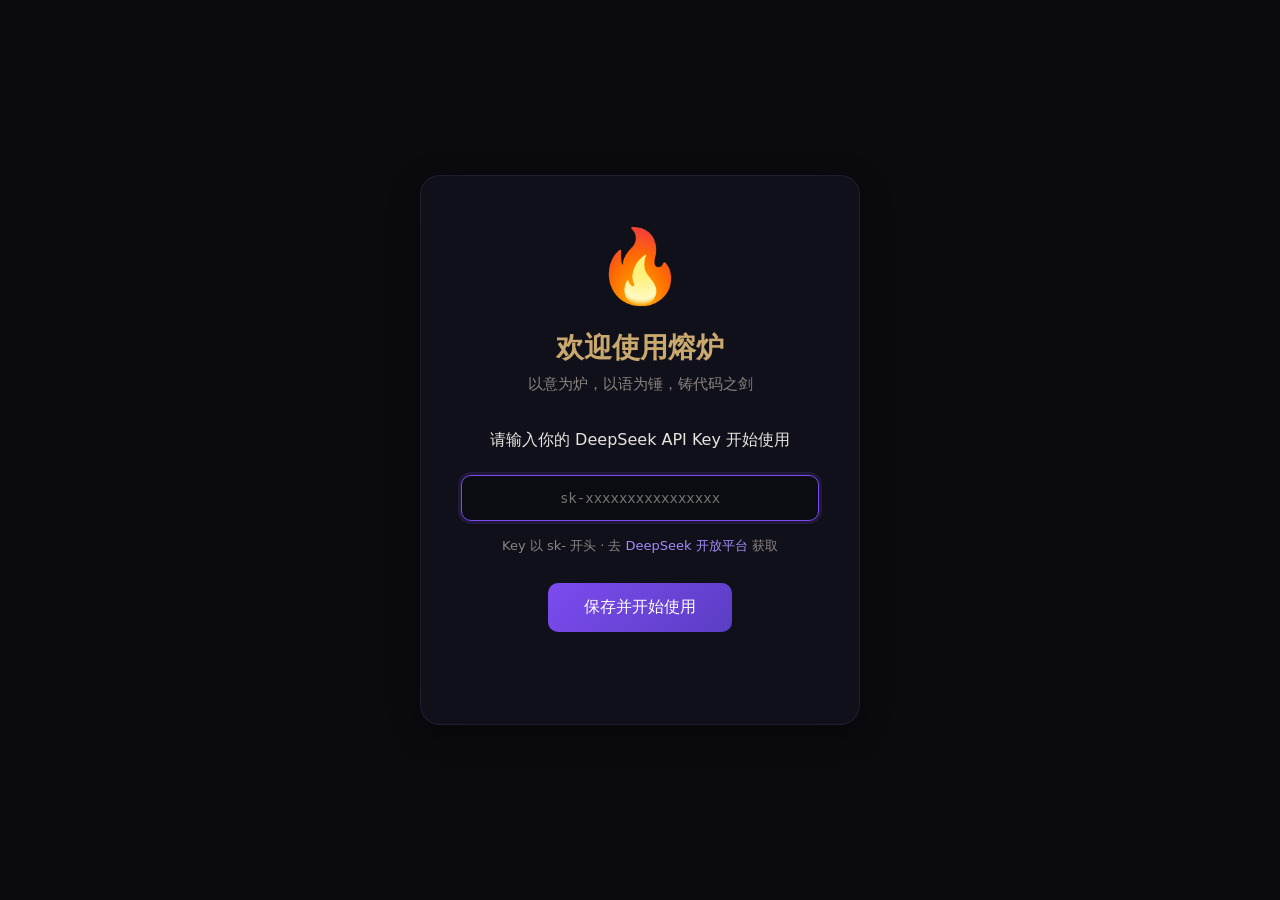
==== assets/web/index.html @ a1e44147 "v0.18.9: 状态栏移到底部 + 输出结构强化 ## 状态栏 - 从顶部移到输入框上方（和 Claude Code 一样） - 显示: 思考中… / 执行工具… / 回复中… / 就绪  ## 输" ====
<!DOCTYPE html>
<html lang="zh-CN">
<head>
<meta charset="UTF-8">
<meta name="viewport" content="width=device-width, initial-scale=1.0">
<title>熔炉 ForgeShell</title>
<link rel="stylesheet" href="style.css">
</head>
<body>

<!-- 首次配置 -->
<div id="setup-page">
  <div class="setup-card">
    <div class="setup-logo">🔥</div>
    <h1>欢迎使用熔炉</h1>
    <p class="setup-subtitle">以意为炉，以语为锤，铸代码之剑</p>
    <p class="setup-desc">请输入你的 DeepSeek API Key 开始使用</p>
    <input id="setup-key" type="password" placeholder="sk-xxxxxxxxxxxxxxxx" autofocus>
    <p class="setup-hint">Key 以 sk- 开头 · 去 <a href="https://platform.deepseek.com" target="_blank">DeepSeek 开放平台</a> 获取</p>
    <button id="setup-btn">保存并开始使用</button>
    <p id="setup-msg"></p>
  </div>
</div>

<!-- 主界面 -->
<div id="app" style="display:none">

  <!-- 更新条 -->
  <div id="update-banner" style="display:none">
    <span id="update-text"></span>
    <button id="update-btn">立即更新</button>
  </div>

  <!-- 顶部栏 -->
  <header id="topbar">
    <div class="topbar-left">
      <span class="logo">🔥 熔炉</span>
    </div>
    <div class="mode-selector">
      <button class="mode-btn" data-mode="plan" title="只分析不修改">规划</button>
      <button class="mode-btn active" data-mode="assist" title="逐步执行说明">助手</button>
      <button class="mode-btn" data-mode="speed" title="自动完成汇总">极速</button>
    </div>
    <select id="model-select" class="model-select" onchange="setModelPref(this.value)" title="模型偏好">
      <option value="auto" selected>🧠 智能</option>
      <option value="pro">💎 Pro</option>
      <option value="flash">⚡ Flash</option>
      <option value="local">🏠 本地</option>
    </select>
    <div class="topbar-right">
      <a href="https://forgeshell.cn" target="_blank" class="nav-link" title="社区官网">🌐 社区</a>
      <a href="https://forgeshell.cn/docs" target="_blank" class="nav-link" title="文档">📖 文档</a>
      <span id="topbar-cost">💰 ¥0.0000</span>
      <span id="topbar-hit">94%</span>
      <span id="topbar-version" class="version-badge">v0.14.1</span>
      <span id="err-indicator" class="err-indicator" onclick="toggleErrorPanel()" title="错误日志" style="color:var(--green)">✓ <span id="err-count">0</span></span>
      <button id="session-end-btn">结束</button>
    </div>
  </header>

  <!-- 主体三栏 -->
  <div id="main">
    <!-- 左：文件树 -->
    <aside id="left-panel">
      <div class="panel-header" id="file-tree-header">📁 项目文件 <span style="font-size:10px;color:var(--text-dim)">(<span id="proj-dir">.</span>)</span></div>
      <div id="file-tree">加载中…</div>
    </aside>

    <!-- 中：对话区 -->
    <section id="chat">
      <div id="messages"></div>
      <div id="streaming-area" style="display:none">
        <div id="streaming-content"></div>
      </div>
    </section>

    <!-- 右：会话信息 -->
    <aside id="right-panel">
      <div class="panel-section">
        <div class="panel-header">📊 本次会话</div>
        <div id="session-stats">
          <div class="stat-row"><span class="stat-label">轮次</span><span class="stat-val" id="stat-turns">0</span></div>
          <div class="stat-row"><span class="stat-label">Token</span><span class="stat-val" id="stat-tokens">0</span></div>
          <div class="stat-row"><span class="stat-label">缓存命中</span><span class="stat-val" id="stat-cache">-</span></div>
          <div class="stat-row"><span class="stat-label">模型</span><span class="stat-val" id="stat-model">-</span></div>
        </div>
      </div>

      <div class="panel-section">
        <div class="panel-header">📜 最近提交</div>
        <div id="recent-commits" style="font-size:11px;color:var(--text-dim)">
          加载中…
        </div>
      </div>

      <div class="panel-section">
        <div class="panel-header">💰 费用</div>
        <div id="cost-mini">
          <div style="font-size:20px;color:var(--gold)" id="cost-val">¥0.0000</div>
          <div style="font-size:11px;color:var(--text-dim)">缓存 <span id="hit-val" style="color:var(--green)">94%</span></div>
          <div style="font-size:11px;color:var(--text-dim)">vs Claude <span id="savings-val" style="color:var(--green)">96%</span></div>
        </div>
      </div>

      <div class="panel-section">
        <div class="panel-header">🧠 进化</div>
        <div id="evo-mini" style="font-size:11px;color:var(--text-dim)">
          经验: - | SOP: - | 成功率: -
        </div>
      </div>

      <div class="panel-section">
        <div class="panel-header">📋 最近会话</div>
        <div id="recent-sessions" style="font-size:11px;color:var(--text-dim)">
          暂无历史
        </div>
      </div>
    </aside>
  </div>

  <!-- 底部输入栏 -->
  <footer id="bottombar">
    <div id="status-line">
      <span class="thinking-dot"></span><span class="thinking-dot"></span><span class="thinking-dot"></span>
      <span id="thinking-status">就绪</span>
    </div>
    <div class="input-wrapper">
      <input id="user-input" type="text" placeholder="输入指令… (Enter 发送)" autofocus>
      <button id="send-btn">发送</button>
    </div>
  </footer>
</div>

<!-- 复盘弹窗 -->
<div id="review-modal" style="display:none;position:fixed;top:0;left:0;width:100%;height:100%;background:rgba(0,0,0,0.7);z-index:1000;justify-content:center;align-items:center">
  <div style="background:var(--bg2);border:1px solid var(--purple);border-radius:12px;padding:32px;max-width:500px;width:90%">
    <h3 style="color:var(--gold);margin-bottom:16px">🔍 复盘本次对话</h3>
    <p style="color:var(--text-dim);margin-bottom:12px;font-size:14px">将匿名策略数据提交到经验熔池，帮助熔炉进化。</p>
    <div id="review-preview" style="background:var(--bg);border-radius:8px;padding:12px;margin-bottom:16px;max-height:200px;overflow-y:auto;font-size:12px;color:var(--text-dim)"></div>
    <p style="color:var(--red);font-size:11px;margin-bottom:16px">✓ 不上传代码、文件路径、API Key、变量名</p>
    <div style="display:flex;gap:8px">
      <button id="review-submit-btn" style="flex:1;padding:10px;background:var(--purple);color:white;border:none;border-radius:8px;cursor:pointer;font-size:14px">提交复盘</button>
      <button id="review-skip-btn" style="flex:1;padding:10px;background:var(--bg3);color:var(--text);border:none;border-radius:8px;cursor:pointer;font-size:14px">跳过</button>
    </div>
    <p id="review-msg" style="margin-top:12px;font-size:13px;text-align:center"></p>
  </div>
</div>

<!-- 错误日志面板 -->
<div id="error-panel" style="display:none;position:fixed;top:0;right:0;width:380px;height:100%;background:var(--bg2);border-left:1px solid var(--bg3);z-index:900;overflow-y:auto;padding:20px;box-shadow:-4px 0 16px rgba(0,0,0,0.3)">
  <div style="display:flex;justify-content:space-between;align-items:center;margin-bottom:16px">
    <h3 style="color:var(--gold);margin:0">🔍 错误日志</h3>
    <div>
      <button onclick="refreshErrorLogs()" style="background:var(--bg3);color:var(--text);border:none;padding:4px 10px;border-radius:4px;cursor:pointer;font-size:11px;margin-right:4px">🔄 刷新</button>
      <button onclick="clearErrorLogs()" style="background:var(--bg3);color:var(--text);border:none;padding:4px 10px;border-radius:4px;cursor:pointer;font-size:11px;margin-right:4px">🗑 清空</button>
      <button onclick="document.getElementById('error-panel').style.display='none'" style="background:var(--bg3);color:var(--text);border:none;padding:4px 10px;border-radius:4px;cursor:pointer;font-size:11px">✕</button>
    </div>
  </div>
  <div id="diagnosis-box" style="background:rgba(201,169,110,0.08);border:1px solid var(--gold-glow);border-radius:8px;padding:10px;margin-bottom:14px;font-size:12px;color:var(--gold)"></div>
  <div id="error-log-list" style="font-size:11px;color:var(--text-dim)">加载中…</div>
</div>

<script src="app.js"></script>
</body>
</html>
---- assets/web/style.css ----
:root {
  --bg: #0a0a0f; --bg2: rgba(18,18,30,0.85); --bg3: rgba(40,40,60,0.6);
  --text: #e8e4e0; --text-dim: #8a8580;
  --purple: #7c4bef; --purple-light: #a78bfa; --purple-glow: rgba(124,75,240,0.15);
  --gold: #c9a96e; --gold-glow: rgba(201,169,110,0.12);
  --green: #4ade80; --red: #f87171;
  --radius: 10px; --font: system-ui, -apple-system, 'Segoe UI', 'PingFang SC', 'Microsoft YaHei', sans-serif;
}
* { margin:0; padding:0; box-sizing:border-box; }
body { font-family:var(--font); background:var(--bg); color:var(--text); height:100vh; overflow:hidden; -webkit-font-smoothing:antialiased; }

/* 应用容器 */
#app { display:flex; flex-direction:column; height:100vh; }
#setup-page { display:flex; flex-direction:column; justify-content:center; align-items:center; height:100vh; background:var(--bg); }

/* 配置页 */
.setup-card { text-align:center; padding:48px 40px; background:var(--bg2); backdrop-filter:blur(20px); -webkit-backdrop-filter:blur(20px); border:1px solid var(--bg3); border-radius:20px; max-width:440px; width:90%; box-shadow:0 8px 32px rgba(0,0,0,0.3); }
.setup-logo { font-size:72px; margin-bottom:20px; animation:fadeIn .6s ease; }
.setup-card h1 { font-size:28px; color:var(--gold); margin-bottom:8px; font-weight:600; }
.setup-subtitle { color:var(--text-dim); font-size:15px; margin-bottom:36px; }
.setup-desc { color:var(--text); font-size:16px; margin-bottom:24px; }
#setup-key { width:100%; padding:14px 18px; border:1px solid var(--bg3); border-radius:var(--radius); background:rgba(0,0,0,0.3); color:var(--text); font-size:14px; font-family:monospace; text-align:center; outline:none; transition:all .25s; margin-bottom:16px; }
#setup-key:focus { border-color:var(--purple); box-shadow:0 0 0 3px var(--purple-glow); }
.setup-hint { font-size:13px; color:var(--text-dim); margin-bottom:28px; }
.setup-hint a { color:var(--purple-light); text-decoration:none; }
#setup-btn { padding:14px 36px; background:linear-gradient(135deg,var(--purple),#5b3ec4); color:white; border:none; border-radius:var(--radius); font-size:16px; cursor:pointer; transition:all .2s; font-weight:500; }
#setup-btn:hover { transform:translateY(-1px); box-shadow:0 4px 16px var(--purple-glow); }
#setup-btn:active { transform:scale(.98); }
#setup-msg { margin-top:20px; font-size:14px; min-height:24px; }

/* 更新横幅 */
#update-banner { display:flex; align-items:center; justify-content:center; gap:12px; padding:10px; background:linear-gradient(135deg,var(--purple),#5b3ec4); color:white; font-size:13px; flex-shrink:0; animation:slideDown .3s ease; }
#update-btn { padding:5px 18px; background:white; color:var(--purple); border:none; border-radius:6px; cursor:pointer; font-weight:600; font-size:12px; transition:transform .15s; }
#update-btn:hover { transform:scale(1.05); }

/* 顶部栏 */
#topbar { display:flex; align-items:center; padding:8px 20px; background:var(--bg2); backdrop-filter:blur(12px); -webkit-backdrop-filter:blur(12px); border-bottom:1px solid rgba(255,255,255,0.05); flex-shrink:0; }
.topbar-left { display:flex; align-items:center; gap:10px; flex:1; }
.logo { font-weight:700; color:var(--gold); font-size:16px; letter-spacing:-0.5px; }
.version { font-size:11px; color:var(--text-dim); }
.mode-selector { display:flex; gap:2px; background:var(--bg3); border-radius:8px; padding:2px; }
.mode-btn { padding:5px 14px; border:none; border-radius:6px; background:transparent; color:var(--text-dim); cursor:pointer; font-size:12px; transition:all .2s; }
.mode-btn:hover { color:var(--text); }
.mode-btn.active { background:var(--purple); color:white; box-shadow:0 2px 8px var(--purple-glow); }
.model-select {
  margin-left:6px; padding:4px 8px; font-size:11px;
  background:var(--bg3); color:var(--text); border:1px solid rgba(255,255,255,0.08);
  border-radius:6px; cursor:pointer; outline:none; font-family:var(--font);
}
.model-select:focus { border-color:var(--purple); }
.topbar-right { display:flex; align-items:center; gap:14px; font-size:12px; }
#session-end-btn { padding:4px 12px; background:rgba(255,255,255,0.06); color:var(--text-dim); border:1px solid rgba(255,255,255,0.08); border-radius:6px; cursor:pointer; font-size:11px; transition:all .15s; }
#session-end-btn:hover { background:rgba(255,255,255,0.1); color:var(--text); }
.nav-link { color:var(--purple-light); text-decoration:none; font-size:11px; padding:3px 8px; border-radius:5px; transition:all .15s; }
.nav-link:hover { background:rgba(167,139,250,0.1); }
.version-badge { font-size:10px; color:var(--gold); background:var(--gold-glow); padding:3px 8px; border-radius:4px; font-weight:500; }

/* 主体三栏 */
#main { display:flex; flex:1; overflow:hidden; min-height:0; }

/* 左面板 */
#left-panel { width:220px; min-width:180px; background:var(--bg2); backdrop-filter:blur(8px); -webkit-backdrop-filter:blur(8px); border-right:1px solid rgba(255,255,255,0.04); overflow-y:auto; padding:12px; flex-shrink:0; }
#file-tree { font-size:12px; line-height:2; }
.file-item { cursor:pointer; padding:3px 8px; border-radius:5px; white-space:nowrap; overflow:hidden; text-overflow:ellipsis; transition:all .12s; }
.file-item:hover { background:rgba(255,255,255,0.05); }
.file-item.dir { color:var(--purple-light); font-weight:500; }
.file-item.rs { color:var(--gold); }
.file-item.toml,.file-item.json,.file-item.md { color:var(--green); }
.file-children { margin-left:14px; }
.file-children.collapsed { display:none; }

/* 中间对话区 */
#chat { flex:1; display:flex; flex-direction:column; overflow:hidden; background:var(--bg); min-width:0; }
#messages { flex:1; overflow-y:auto; padding:20px; }
#streaming-area { padding:0 20px 20px; flex-shrink:0; }
.message { margin-bottom:14px; padding:10px 16px; border-radius:var(--radius); max-width:82%; line-height:1.65; font-size:14px; white-space:pre-wrap; word-break:break-word; animation:fadeIn .2s ease; }
.message.user { background:linear-gradient(135deg,var(--purple),#5b3ec4); color:white; margin-left:auto; box-shadow:0 2px 12px var(--purple-glow); }
.message.assistant { background:var(--bg2); border:1px solid rgba(255,255,255,0.06); }
.message.system { color:var(--text-dim); font-size:12px; border-left:3px solid var(--gold); padding:5px 12px; margin:8px 0; background:none; }
.message.error { color:var(--red); font-size:13px; }
/* 底部状态行 */
#status-line { display:flex; align-items:center; gap:6px; padding:4px 16px; color:var(--text-dim); font-size:12px; border-top:1px solid rgba(255,255,255,0.04); min-height:22px; }
#status-line .thinking-dot { width:4px; height:4px; border-radius:50%; background:var(--purple-light); animation:dotBounce 1.4s infinite ease-in-out; }
#status-line .thinking-dot:nth-child(2){ animation-delay:.2s; }
#status-line .thinking-dot:nth-child(3){ animation-delay:.4s; }
#thinking-status { color:var(--gold); }
.thinking-dot:nth-child(2){ animation-delay:.2s; }
.thinking-dot:nth-child(3){ animation-delay:.4s; }
#streaming-content { color:var(--text); font-size:14px; line-height:1.7; white-space:pre-wrap; word-break:break-word; }

/* 工具执行卡片 */
.tool-card {
  display:flex; flex-wrap:wrap; align-items:center; gap:6px;
  padding:8px 12px; margin:4px 0;
  background:var(--bg3); border:1px solid rgba(255,255,255,0.06);
  border-radius:8px; font-size:12px;
  animation:slideDown .2s ease;
}
.tool-card-icon { font-size:14px; }
.tool-card-name { color:var(--purple-light); font-weight:600; }
.tool-card-arg { color:var(--text-dim); font-family:monospace; font-size:11px; max-width:300px; overflow:hidden; text-overflow:ellipsis; white-space:nowrap; margin-left:auto; }
.tool-card-status { font-size:11px; padding:2px 8px; border-radius:4px; }
.tool-card-status.running { color:var(--gold); background:var(--gold-glow); animation:pulse 1.5s infinite; }
.tool-card-status.ok { color:var(--green); background:rgba(74,222,128,0.08); }
.tool-card-status.fail { color:var(--red); background:rgba(248,113,113,0.08); }
.tool-card-result {
  width:100%; padding:6px 8px; margin-top:4px;
  background:rgba(0,0,0,0.2); border-radius:4px;
  color:var(--text-dim); font-size:11px; white-space:pre-wrap; word-break:break-word;
  max-height:80px; overflow-y:auto;
}

/* 状态栏（顶部进度） */
#status-bar {
  display:flex; align-items:center; gap:8px; padding:6px 20px;
  background:var(--bg2); border-bottom:1px solid rgba(255,255,255,0.04);
  font-size:12px; color:var(--gold); flex-shrink:0;
  transition:all .3s;
}
.status-phase { font-weight:600; }
.status-detail { color:var(--text-dim); font-size:11px; }
.status-spinner {
  width:12px; height:12px; border:2px solid var(--bg3);
  border-top-color:var(--purple-light); border-radius:50%;
  animation:spin .8s linear infinite;
}

/* Markdown 渲染 */
.code-block {
  background:rgba(0,0,0,0.4); border:1px solid var(--purple-glow);
  border-radius:8px; padding:14px 16px; overflow-x:auto; margin:8px 0;
  font-family:'Cascadia Code','Fira Code',Consolas,monospace;
  font-size:13px; line-height:1.5; color:var(--text);
  position:relative;
}
.code-block::before {
  content:attr(data-lang);
  position:absolute; top:4px; right:12px;
  font-size:10px; color:var(--purple-light); text-transform:uppercase;
}
.inline-code {
  background:rgba(124,75,240,0.15); color:var(--purple-light);
  padding:2px 6px; border-radius:4px; font-family:'Cascadia Code','Fira Code',Consolas,monospace;
  font-size:0.9em;
}
.md-list { padding-left:20px; margin:4px 0; }
.md-list li { padding:2px 0; }
.md-table { border-collapse:collapse; margin:8px 0; font-size:13px; width:100%; }
.md-table td {
  border:1px solid var(--bg3); padding:6px 10px;
}
.md-table tr:nth-child(even) { background:rgba(255,255,255,0.02); }

/* Diff 对比视图 */
.diff-view {
  margin:8px 0; border:1px solid var(--bg3); border-radius:8px;
  overflow:hidden; font-family:'Cascadia Code','Fira Code',Consolas,monospace;
  font-size:12px; line-height:1.6;
}
.diff-line { display:flex; padding:1px 8px; }
.diff-num { width:36px; color:var(--text-dim); text-align:right; margin-right:8px; flex-shrink:0; }
.diff-same { color:var(--text-dim); }
.diff-removed { background:rgba(248,113,113,0.12); }
.diff-removed span:last-child { color:var(--red); }
.diff-added { background:rgba(74,222,128,0.12); }
.diff-added span:last-child { color:var(--green); }
.diff-more { padding:6px 12px; color:var(--text-dim); font-size:11px; text-align:center; }

/* 语法高亮（Rust 关键字等） */
.language-rust .kw { color:#c586c0; }
.language-rust .fn { color:#dcdcaa; }
.language-rust .str { color:#ce9178; }
.language-rust .cmt { color:#6a9955; }
.language-rust .ty { color:#4ec9b0; }
.language-rust .mac { color:#d7ba7d; }

/* 右面板 */
#right-panel { width:210px; min-width:170px; background:var(--bg2); backdrop-filter:blur(8px); -webkit-backdrop-filter:blur(8px); border-left:1px solid rgba(255,255,255,0.04); overflow-y:auto; padding:12px; flex-shrink:0; }
.panel-section { margin-bottom:18px; }
.panel-header { color:var(--gold); font-size:12px; font-weight:600; margin-bottom:8px; padding-bottom:6px; border-bottom:1px solid rgba(255,255,255,0.05); letter-spacing:0.3px; }

/* 会话统计行 */
.stat-row { display:flex; justify-content:space-between; padding:3px 0; font-size:11px; }
.stat-label { color:var(--text-dim); }
.stat-val { color:var(--text); font-weight:500; font-variant-numeric:tabular-nums; }

/* 错误指示器 */
.err-indicator { cursor:pointer; font-size:12px; padding:4px 10px; border-radius:4px; background:rgba(255,255,255,0.08); transition:all .15s; user-select:none; }
.err-indicator:hover { background:rgba(255,255,255,0.15); }

/* 错误日志条 */
.err-entry { padding:6px 8px; margin:2px 0; background:rgba(255,255,255,0.02); border-radius:4px; border-left:3px solid var(--red); }
.err-ts { color:var(--text-dim); font-size:10px; }
.err-comp { color:var(--purple-light); font-size:10px; }
.err-ctx { color:var(--text-dim); font-size:10px; margin-top:2px; word-break:break-all; }
.err-count-badge { background:var(--red); color:white; padding:1px 5px; border-radius:8px; font-size:10px; }

/* 最近提交 */
.commit-row { padding:3px 0; font-size:11px; line-height:1.4; border-bottom:1px solid rgba(255,255,255,0.03); }
.commit-hash { color:var(--purple-light); font-family:monospace; font-size:10px; margin-right:6px; }
.commit-msg { color:var(--text); overflow:hidden; text-overflow:ellipsis; white-space:nowrap; display:block; }
.commit-date { color:var(--text-dim); font-size:10px; }
.tool-list { display:flex; flex-direction:column; gap:1px; }
.tool-row { display:flex; align-items:center; justify-content:space-between; padding:7px 10px; border-radius:6px; cursor:pointer; transition:all .12s; }
.tool-row:hover { background:rgba(255,255,255,0.04); }
.tool-row:active { transform:scale(.98); }
.tool-name { font-size:12px; color:var(--text); white-space:nowrap; }
.tool-hint { font-size:10px; color:var(--text-dim); margin-left:8px; white-space:nowrap; }
.collapsible { cursor:pointer; user-select:none; transition:color .15s; }
.collapsible:hover { color:var(--text); }
.collapse-arrow { font-size:10px; margin-left:4px; }

/* 底部栏 */
#bottombar { padding:10px 20px; background:var(--bg2); backdrop-filter:blur(12px); -webkit-backdrop-filter:blur(12px); border-top:1px solid rgba(255,255,255,0.05); flex-shrink:0; }
.input-wrapper { display:flex; gap:10px; }
#user-input { flex:1; padding:12px 16px; background:rgba(0,0,0,0.2); border:1px solid rgba(255,255,255,0.08); border-radius:var(--radius); color:var(--text); font-size:14px; outline:none; transition:all .2s; }
#user-input:focus { border-color:var(--purple); box-shadow:0 0 0 3px var(--purple-glow); }
#send-btn { padding:12px 24px; background:linear-gradient(135deg,var(--purple),#5b3ec4); color:white; border:none; border-radius:var(--radius); cursor:pointer; font-size:14px; font-weight:500; transition:all .15s; }
#send-btn:hover { transform:translateY(-1px); box-shadow:0 4px 12px var(--purple-glow); }
#send-btn:active { transform:scale(.97); }

/* 动画 */
@keyframes fadeIn { from{opacity:0;transform:translateY(4px)} to{opacity:1;transform:translateY(0)} }
@keyframes slideDown { from{opacity:0;transform:translateY(-8px)} to{opacity:1;transform:translateY(0)} }
@keyframes dotBounce { 0%,80%,100%{opacity:.2;transform:scale(.8)} 40%{opacity:1;transform:scale(1.2)} }

/* 滚动条 */
::-webkit-scrollbar { width:5px; }
::-webkit-scrollbar-track { background:transparent; }
::-webkit-scrollbar-thumb { background:rgba(255,255,255,0.08); border-radius:3px; }
::-webkit-scrollbar-thumb:hover { background:rgba(255,255,255,0.14); }
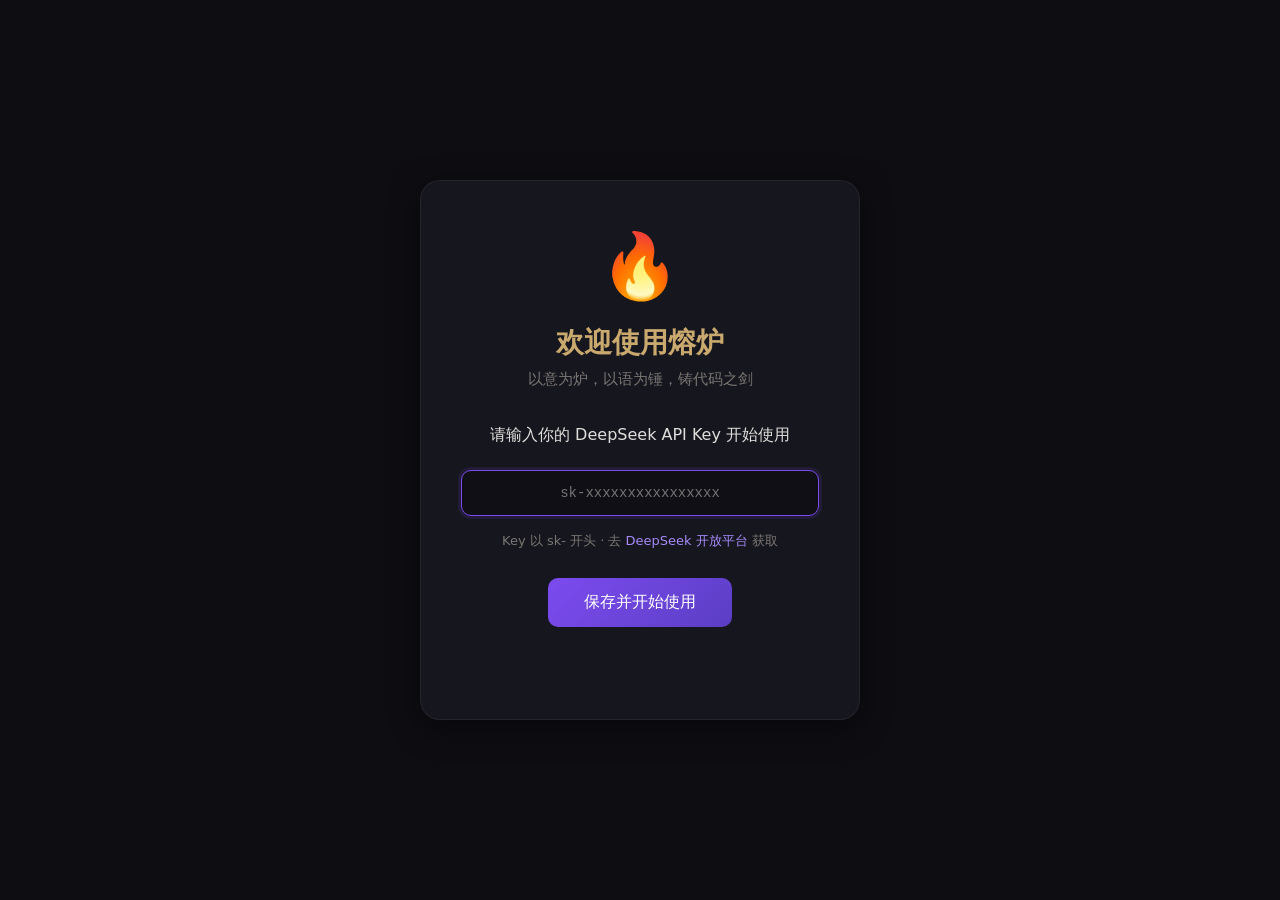
==== commit 31d9dcd8: "v0.21.21: 前端大改——Claude Code 风格单一对话流 去掉: 左文件树、右统计面板、状态闪烁点、"思考中…"文字、工具卡片、reasoning 可见 保留: 模式切换、模型选择、错误" ====
--- a/assets/web/index.html
+++ b/assets/web/index.html
@@ -11,119 +11,44 @@
 <!-- 首次配置 -->
 <div id="setup-page">
   <div class="setup-card">
-    <div class="setup-logo">🔥</div>
+    <div class="setup-logo">&#x1F525;</div>
     <h1>欢迎使用熔炉</h1>
     <p class="setup-subtitle">以意为炉，以语为锤，铸代码之剑</p>
     <p class="setup-desc">请输入你的 DeepSeek API Key 开始使用</p>
     <input id="setup-key" type="password" placeholder="sk-xxxxxxxxxxxxxxxx" autofocus>
-    <p class="setup-hint">Key 以 sk- 开头 · 去 <a href="https://platform.deepseek.com" target="_blank">DeepSeek 开放平台</a> 获取</p>
+    <p class="setup-hint">Key 以 sk- 开头 &middot; 去 <a href="https://platform.deepseek.com" target="_blank">DeepSeek 开放平台</a> 获取</p>
     <button id="setup-btn">保存并开始使用</button>
     <p id="setup-msg"></p>
   </div>
 </div>
 
-<!-- 主界面 -->
+<!-- 主界面：单列对话流 -->
 <div id="app" style="display:none">
-
-  <!-- 更新条 -->
-  <div id="update-banner" style="display:none">
-    <span id="update-text"></span>
-    <button id="update-btn">立即更新</button>
-  </div>
-
-  <!-- 顶部栏 -->
   <header id="topbar">
-    <div class="topbar-left">
-      <span class="logo">🔥 熔炉</span>
+    <span class="logo">&#x1F525; 熔炉</span>
+    <div class="mode-selector">
+      <button class="mode-btn" data-mode="plan">规划</button>
+      <button class="mode-btn active" data-mode="assist">助手</button>
+      <button class="mode-btn" data-mode="speed">极速</button>
     </div>
-    <div class="mode-selector">
-      <button class="mode-btn" data-mode="plan" title="只分析不修改">规划</button>
-      <button class="mode-btn active" data-mode="assist" title="逐步执行说明">助手</button>
-      <button class="mode-btn" data-mode="speed" title="自动完成汇总">极速</button>
-    </div>
-    <select id="model-select" class="model-select" onchange="setModelPref(this.value)" title="模型偏好">
-      <option value="auto" selected>🧠 智能</option>
-      <option value="pro">💎 Pro</option>
-      <option value="flash">⚡ Flash</option>
-      <option value="local">🏠 本地</option>
+    <select id="model-select" onchange="setModelPref(this.value)">
+      <option value="auto" selected>智能</option>
+      <option value="pro">Pro</option>
+      <option value="flash">Flash</option>
+      <option value="local">本地</option>
     </select>
     <div class="topbar-right">
-      <a href="https://forgeshell.cn" target="_blank" class="nav-link" title="社区官网">🌐 社区</a>
-      <a href="https://forgeshell.cn/docs" target="_blank" class="nav-link" title="文档">📖 文档</a>
-      <span id="topbar-cost">💰 ¥0.0000</span>
-      <span id="topbar-hit">94%</span>
-      <span id="topbar-version" class="version-badge">v0.14.1</span>
-      <span id="err-indicator" class="err-indicator" onclick="toggleErrorPanel()" title="错误日志" style="color:var(--green)">✓ <span id="err-count">0</span></span>
-      <button id="session-end-btn">结束</button>
+      <span id="topbar-cost">¥0.0000</span>
+      <span id="topbar-version" class="version-badge">v0.21.0</span>
+      <span id="err-count-badge" class="err-count-badge ok" onclick="toggleErrorPanel()">✓</span>
     </div>
   </header>
 
-  <!-- 主体三栏 -->
-  <div id="main">
-    <!-- 左：文件树 -->
-    <aside id="left-panel">
-      <div class="panel-header" id="file-tree-header">📁 项目文件 <span style="font-size:10px;color:var(--text-dim)">(<span id="proj-dir">.</span>)</span></div>
-      <div id="file-tree">加载中…</div>
-    </aside>
+  <section id="chat">
+    <div id="messages"></div>
+  </section>
 
-    <!-- 中：对话区 -->
-    <section id="chat">
-      <div id="messages"></div>
-      <div id="streaming-area" style="display:none">
-        <div id="streaming-content"></div>
-      </div>
-    </section>
-
-    <!-- 右：会话信息 -->
-    <aside id="right-panel">
-      <div class="panel-section">
-        <div class="panel-header">📊 本次会话</div>
-        <div id="session-stats">
-          <div class="stat-row"><span class="stat-label">轮次</span><span class="stat-val" id="stat-turns">0</span></div>
-          <div class="stat-row"><span class="stat-label">Token</span><span class="stat-val" id="stat-tokens">0</span></div>
-          <div class="stat-row"><span class="stat-label">缓存命中</span><span class="stat-val" id="stat-cache">-</span></div>
-          <div class="stat-row"><span class="stat-label">模型</span><span class="stat-val" id="stat-model">-</span></div>
-        </div>
-      </div>
-
-      <div class="panel-section">
-        <div class="panel-header">📜 最近提交</div>
-        <div id="recent-commits" style="font-size:11px;color:var(--text-dim)">
-          加载中…
-        </div>
-      </div>
-
-      <div class="panel-section">
-        <div class="panel-header">💰 费用</div>
-        <div id="cost-mini">
-          <div style="font-size:20px;color:var(--gold)" id="cost-val">¥0.0000</div>
-          <div style="font-size:11px;color:var(--text-dim)">缓存 <span id="hit-val" style="color:var(--green)">94%</span></div>
-          <div style="font-size:11px;color:var(--text-dim)">vs Claude <span id="savings-val" style="color:var(--green)">96%</span></div>
-        </div>
-      </div>
-
-      <div class="panel-section">
-        <div class="panel-header">🧠 进化</div>
-        <div id="evo-mini" style="font-size:11px;color:var(--text-dim)">
-          经验: - | SOP: - | 成功率: -
-        </div>
-      </div>
-
-      <div class="panel-section">
-        <div class="panel-header">📋 最近会话</div>
-        <div id="recent-sessions" style="font-size:11px;color:var(--text-dim)">
-          暂无历史
-        </div>
-      </div>
-    </aside>
-  </div>
-
-  <!-- 底部输入栏 -->
   <footer id="bottombar">
-    <div id="status-line">
-      <span class="thinking-dot"></span><span class="thinking-dot"></span><span class="thinking-dot"></span>
-      <span id="thinking-status">就绪</span>
-    </div>
     <div class="input-wrapper">
       <input id="user-input" type="text" placeholder="输入指令… (Enter 发送)" autofocus>
       <button id="send-btn">发送</button>
@@ -131,33 +56,18 @@
   </footer>
 </div>
 
-<!-- 复盘弹窗 -->
-<div id="review-modal" style="display:none;position:fixed;top:0;left:0;width:100%;height:100%;background:rgba(0,0,0,0.7);z-index:1000;justify-content:center;align-items:center">
-  <div style="background:var(--bg2);border:1px solid var(--purple);border-radius:12px;padding:32px;max-width:500px;width:90%">
-    <h3 style="color:var(--gold);margin-bottom:16px">🔍 复盘本次对话</h3>
-    <p style="color:var(--text-dim);margin-bottom:12px;font-size:14px">将匿名策略数据提交到经验熔池，帮助熔炉进化。</p>
-    <div id="review-preview" style="background:var(--bg);border-radius:8px;padding:12px;margin-bottom:16px;max-height:200px;overflow-y:auto;font-size:12px;color:var(--text-dim)"></div>
-    <p style="color:var(--red);font-size:11px;margin-bottom:16px">✓ 不上传代码、文件路径、API Key、变量名</p>
-    <div style="display:flex;gap:8px">
-      <button id="review-submit-btn" style="flex:1;padding:10px;background:var(--purple);color:white;border:none;border-radius:8px;cursor:pointer;font-size:14px">提交复盘</button>
-      <button id="review-skip-btn" style="flex:1;padding:10px;background:var(--bg3);color:var(--text);border:none;border-radius:8px;cursor:pointer;font-size:14px">跳过</button>
-    </div>
-    <p id="review-msg" style="margin-top:12px;font-size:13px;text-align:center"></p>
-  </div>
-</div>
-
-<!-- 错误日志面板 -->
-<div id="error-panel" style="display:none;position:fixed;top:0;right:0;width:380px;height:100%;background:var(--bg2);border-left:1px solid var(--bg3);z-index:900;overflow-y:auto;padding:20px;box-shadow:-4px 0 16px rgba(0,0,0,0.3)">
-  <div style="display:flex;justify-content:space-between;align-items:center;margin-bottom:16px">
-    <h3 style="color:var(--gold);margin:0">🔍 错误日志</h3>
+<!-- 错误日志面板（按需弹出） -->
+<div id="error-panel" style="display:none">
+  <div class="ep-header">
+    <h3>错误日志</h3>
     <div>
-      <button onclick="refreshErrorLogs()" style="background:var(--bg3);color:var(--text);border:none;padding:4px 10px;border-radius:4px;cursor:pointer;font-size:11px;margin-right:4px">🔄 刷新</button>
-      <button onclick="clearErrorLogs()" style="background:var(--bg3);color:var(--text);border:none;padding:4px 10px;border-radius:4px;cursor:pointer;font-size:11px;margin-right:4px">🗑 清空</button>
-      <button onclick="document.getElementById('error-panel').style.display='none'" style="background:var(--bg3);color:var(--text);border:none;padding:4px 10px;border-radius:4px;cursor:pointer;font-size:11px">✕</button>
+      <button onclick="refreshErrorLogs()">刷新</button>
+      <button onclick="clearErrorLogs()">清空</button>
+      <button onclick="document.getElementById('error-panel').style.display='none'">✕</button>
     </div>
   </div>
-  <div id="diagnosis-box" style="background:rgba(201,169,110,0.08);border:1px solid var(--gold-glow);border-radius:8px;padding:10px;margin-bottom:14px;font-size:12px;color:var(--gold)"></div>
-  <div id="error-log-list" style="font-size:11px;color:var(--text-dim)">加载中…</div>
+  <div id="diagnosis-box"></div>
+  <div id="error-log-list">加载中…</div>
 </div>
 
 <script src="app.js"></script>
--- a/assets/web/style.css
+++ b/assets/web/style.css
@@ -1,231 +1,205 @@
 :root {
-  --bg: #0a0a0f; --bg2: rgba(18,18,30,0.85); --bg3: rgba(40,40,60,0.6);
-  --text: #e8e4e0; --text-dim: #8a8580;
-  --purple: #7c4bef; --purple-light: #a78bfa; --purple-glow: rgba(124,75,240,0.15);
-  --gold: #c9a96e; --gold-glow: rgba(201,169,110,0.12);
+  --bg: #0d0d12; --bg2: #16161e; --bg3: rgba(60,60,80,0.4);
+  --text: #e1dfdc; --text-dim: #7a7672;
+  --purple: #7c4bef; --purple-light: #a78bfa; --purple-glow: rgba(124,75,240,0.12);
+  --gold: #c9a96e; --gold-glow: rgba(201,169,110,0.1);
   --green: #4ade80; --red: #f87171;
-  --radius: 10px; --font: system-ui, -apple-system, 'Segoe UI', 'PingFang SC', 'Microsoft YaHei', sans-serif;
+  --radius: 10px;
+  --font: system-ui, -apple-system, 'Segoe UI', 'PingFang SC', 'Microsoft YaHei', sans-serif;
+  --mono: 'Cascadia Code', 'Fira Code', Consolas, 'Courier New', monospace;
 }
 * { margin:0; padding:0; box-sizing:border-box; }
-body { font-family:var(--font); background:var(--bg); color:var(--text); height:100vh; overflow:hidden; -webkit-font-smoothing:antialiased; }
-
-/* 应用容器 */
-#app { display:flex; flex-direction:column; height:100vh; }
-#setup-page { display:flex; flex-direction:column; justify-content:center; align-items:center; height:100vh; background:var(--bg); }
-
-/* 配置页 */
-.setup-card { text-align:center; padding:48px 40px; background:var(--bg2); backdrop-filter:blur(20px); -webkit-backdrop-filter:blur(20px); border:1px solid var(--bg3); border-radius:20px; max-width:440px; width:90%; box-shadow:0 8px 32px rgba(0,0,0,0.3); }
-.setup-logo { font-size:72px; margin-bottom:20px; animation:fadeIn .6s ease; }
+body {
+  font-family:var(--font); background:var(--bg); color:var(--text);
+  height:100vh; overflow:hidden; -webkit-font-smoothing:antialiased;
+}
+
+/* === 配置页 === */
+#setup-page {
+  display:flex; flex-direction:column; justify-content:center; align-items:center;
+  height:100vh; background:var(--bg);
+}
+.setup-card {
+  text-align:center; padding:48px 40px; background:var(--bg2);
+  border:1px solid rgba(255,255,255,0.06); border-radius:20px;
+  max-width:440px; width:90%; box-shadow:0 8px 32px rgba(0,0,0,0.4);
+}
+.setup-logo { font-size:64px; margin-bottom:20px; }
 .setup-card h1 { font-size:28px; color:var(--gold); margin-bottom:8px; font-weight:600; }
 .setup-subtitle { color:var(--text-dim); font-size:15px; margin-bottom:36px; }
 .setup-desc { color:var(--text); font-size:16px; margin-bottom:24px; }
-#setup-key { width:100%; padding:14px 18px; border:1px solid var(--bg3); border-radius:var(--radius); background:rgba(0,0,0,0.3); color:var(--text); font-size:14px; font-family:monospace; text-align:center; outline:none; transition:all .25s; margin-bottom:16px; }
+#setup-key {
+  width:100%; padding:14px 18px; border:1px solid rgba(255,255,255,0.08);
+  border-radius:var(--radius); background:rgba(0,0,0,0.3); color:var(--text);
+  font-size:14px; font-family:var(--mono); text-align:center; outline:none;
+  transition:all .25s; margin-bottom:16px;
+}
 #setup-key:focus { border-color:var(--purple); box-shadow:0 0 0 3px var(--purple-glow); }
 .setup-hint { font-size:13px; color:var(--text-dim); margin-bottom:28px; }
 .setup-hint a { color:var(--purple-light); text-decoration:none; }
-#setup-btn { padding:14px 36px; background:linear-gradient(135deg,var(--purple),#5b3ec4); color:white; border:none; border-radius:var(--radius); font-size:16px; cursor:pointer; transition:all .2s; font-weight:500; }
+#setup-btn {
+  padding:14px 36px; background:linear-gradient(135deg,var(--purple),#5b3ec4);
+  color:white; border:none; border-radius:var(--radius); font-size:16px;
+  cursor:pointer; transition:all .2s; font-weight:500;
+}
 #setup-btn:hover { transform:translateY(-1px); box-shadow:0 4px 16px var(--purple-glow); }
-#setup-btn:active { transform:scale(.98); }
 #setup-msg { margin-top:20px; font-size:14px; min-height:24px; }
 
-/* 更新横幅 */
-#update-banner { display:flex; align-items:center; justify-content:center; gap:12px; padding:10px; background:linear-gradient(135deg,var(--purple),#5b3ec4); color:white; font-size:13px; flex-shrink:0; animation:slideDown .3s ease; }
-#update-btn { padding:5px 18px; background:white; color:var(--purple); border:none; border-radius:6px; cursor:pointer; font-weight:600; font-size:12px; transition:transform .15s; }
-#update-btn:hover { transform:scale(1.05); }
-
-/* 顶部栏 */
-#topbar { display:flex; align-items:center; padding:8px 20px; background:var(--bg2); backdrop-filter:blur(12px); -webkit-backdrop-filter:blur(12px); border-bottom:1px solid rgba(255,255,255,0.05); flex-shrink:0; }
-.topbar-left { display:flex; align-items:center; gap:10px; flex:1; }
-.logo { font-weight:700; color:var(--gold); font-size:16px; letter-spacing:-0.5px; }
-.version { font-size:11px; color:var(--text-dim); }
+/* === 应用容器 === */
+#app { display:flex; flex-direction:column; height:100vh; }
+
+/* === 顶部栏 === */
+#topbar {
+  display:flex; align-items:center; gap:12px; padding:10px 20px;
+  background:var(--bg2); border-bottom:1px solid rgba(255,255,255,0.05); flex-shrink:0;
+}
+.logo { font-weight:700; color:var(--gold); font-size:16px; margin-right:8px; }
 .mode-selector { display:flex; gap:2px; background:var(--bg3); border-radius:8px; padding:2px; }
-.mode-btn { padding:5px 14px; border:none; border-radius:6px; background:transparent; color:var(--text-dim); cursor:pointer; font-size:12px; transition:all .2s; }
+.mode-btn {
+  padding:5px 14px; border:none; border-radius:6px; background:transparent;
+  color:var(--text-dim); cursor:pointer; font-size:12px; transition:all .2s; font-family:var(--font);
+}
 .mode-btn:hover { color:var(--text); }
 .mode-btn.active { background:var(--purple); color:white; box-shadow:0 2px 8px var(--purple-glow); }
-.model-select {
-  margin-left:6px; padding:4px 8px; font-size:11px;
-  background:var(--bg3); color:var(--text); border:1px solid rgba(255,255,255,0.08);
-  border-radius:6px; cursor:pointer; outline:none; font-family:var(--font);
-}
-.model-select:focus { border-color:var(--purple); }
-.topbar-right { display:flex; align-items:center; gap:14px; font-size:12px; }
-#session-end-btn { padding:4px 12px; background:rgba(255,255,255,0.06); color:var(--text-dim); border:1px solid rgba(255,255,255,0.08); border-radius:6px; cursor:pointer; font-size:11px; transition:all .15s; }
-#session-end-btn:hover { background:rgba(255,255,255,0.1); color:var(--text); }
-.nav-link { color:var(--purple-light); text-decoration:none; font-size:11px; padding:3px 8px; border-radius:5px; transition:all .15s; }
-.nav-link:hover { background:rgba(167,139,250,0.1); }
-.version-badge { font-size:10px; color:var(--gold); background:var(--gold-glow); padding:3px 8px; border-radius:4px; font-weight:500; }
-
-/* 主体三栏 */
-#main { display:flex; flex:1; overflow:hidden; min-height:0; }
-
-/* 左面板 */
-#left-panel { width:220px; min-width:180px; background:var(--bg2); backdrop-filter:blur(8px); -webkit-backdrop-filter:blur(8px); border-right:1px solid rgba(255,255,255,0.04); overflow-y:auto; padding:12px; flex-shrink:0; }
-#file-tree { font-size:12px; line-height:2; }
-.file-item { cursor:pointer; padding:3px 8px; border-radius:5px; white-space:nowrap; overflow:hidden; text-overflow:ellipsis; transition:all .12s; }
-.file-item:hover { background:rgba(255,255,255,0.05); }
-.file-item.dir { color:var(--purple-light); font-weight:500; }
-.file-item.rs { color:var(--gold); }
-.file-item.toml,.file-item.json,.file-item.md { color:var(--green); }
-.file-children { margin-left:14px; }
-.file-children.collapsed { display:none; }
-
-/* 中间对话区 */
-#chat { flex:1; display:flex; flex-direction:column; overflow:hidden; background:var(--bg); min-width:0; }
-#messages { flex:1; overflow-y:auto; padding:20px; }
-#streaming-area { padding:0 20px 20px; flex-shrink:0; }
-.message { margin-bottom:14px; padding:10px 16px; border-radius:var(--radius); max-width:82%; line-height:1.65; font-size:14px; white-space:pre-wrap; word-break:break-word; animation:fadeIn .2s ease; }
-.message.user { background:linear-gradient(135deg,var(--purple),#5b3ec4); color:white; margin-left:auto; box-shadow:0 2px 12px var(--purple-glow); }
-.message.assistant { background:var(--bg2); border:1px solid rgba(255,255,255,0.06); }
-.message.system { color:var(--text-dim); font-size:12px; border-left:3px solid var(--gold); padding:5px 12px; margin:8px 0; background:none; }
+#model-select {
+  padding:5px 10px; font-size:12px; background:var(--bg3); color:var(--text);
+  border:1px solid rgba(255,255,255,0.08); border-radius:6px;
+  cursor:pointer; outline:none; font-family:var(--font);
+}
+#model-select:focus { border-color:var(--purple); }
+.topbar-right { display:flex; align-items:center; gap:12px; margin-left:auto; font-size:12px; }
+#topbar-cost { color:var(--text-dim); }
+.version-badge {
+  font-size:10px; color:var(--gold); background:var(--gold-glow);
+  padding:3px 8px; border-radius:4px; font-weight:500;
+}
+.err-count-badge {
+  cursor:pointer; font-size:12px; padding:3px 8px; border-radius:4px;
+  background:rgba(255,255,255,0.06); transition:all .15s; user-select:none;
+}
+.err-count-badge:hover { background:rgba(255,255,255,0.12); }
+.err-count-badge.ok { color:var(--green); }
+.err-count-badge.warn { color:var(--gold); }
+.err-count-badge.err { color:var(--red); }
+
+/* === 对话区 === */
+#chat { flex:1; display:flex; flex-direction:column; overflow:hidden; }
+#messages {
+  flex:1; overflow-y:auto; padding:20px 24px;
+  max-width:860px; margin:0 auto; width:100%;
+}
+
+/* === 消息气泡 === */
+.message {
+  margin-bottom:16px; padding:12px 18px; border-radius:var(--radius);
+  max-width:88%; line-height:1.7; font-size:14px;
+  word-break:break-word; animation:fadeIn .2s ease;
+}
+.message.user {
+  background:linear-gradient(135deg,var(--purple),#5b3ec4); color:white;
+  margin-left:auto; box-shadow:0 2px 12px var(--purple-glow);
+}
+.message.assistant {
+  background:var(--bg2); color:var(--text);
+  border:1px solid rgba(255,255,255,0.06);
+}
+.message.system {
+  color:var(--text-dim); font-size:12px; padding:4px 12px; margin:4px 0;
+  background:none; max-width:100%;
+}
+.message.system.tool {
+  color:var(--purple-light); font-size:12px;
+  border-left:2px solid var(--purple-light);
+  padding:4px 12px; margin:4px 0;
+}
+.message.system.result {
+  color:var(--text-dim); font-size:11px;
+  padding:4px 12px; max-height:200px; overflow-y:auto;
+  font-family:var(--mono); white-space:pre-wrap;
+}
 .message.error { color:var(--red); font-size:13px; }
-/* 底部状态行 */
-#status-line { display:flex; align-items:center; gap:6px; padding:4px 16px; color:var(--text-dim); font-size:12px; border-top:1px solid rgba(255,255,255,0.04); min-height:22px; }
-#status-line .thinking-dot { width:4px; height:4px; border-radius:50%; background:var(--purple-light); animation:dotBounce 1.4s infinite ease-in-out; }
-#status-line .thinking-dot:nth-child(2){ animation-delay:.2s; }
-#status-line .thinking-dot:nth-child(3){ animation-delay:.4s; }
-#thinking-status { color:var(--gold); }
-.thinking-dot:nth-child(2){ animation-delay:.2s; }
-.thinking-dot:nth-child(3){ animation-delay:.4s; }
-#streaming-content { color:var(--text); font-size:14px; line-height:1.7; white-space:pre-wrap; word-break:break-word; }
-
-/* 工具执行卡片 */
-.tool-card {
-  display:flex; flex-wrap:wrap; align-items:center; gap:6px;
-  padding:8px 12px; margin:4px 0;
-  background:var(--bg3); border:1px solid rgba(255,255,255,0.06);
-  border-radius:8px; font-size:12px;
-  animation:slideDown .2s ease;
-}
-.tool-card-icon { font-size:14px; }
-.tool-card-name { color:var(--purple-light); font-weight:600; }
-.tool-card-arg { color:var(--text-dim); font-family:monospace; font-size:11px; max-width:300px; overflow:hidden; text-overflow:ellipsis; white-space:nowrap; margin-left:auto; }
-.tool-card-status { font-size:11px; padding:2px 8px; border-radius:4px; }
-.tool-card-status.running { color:var(--gold); background:var(--gold-glow); animation:pulse 1.5s infinite; }
-.tool-card-status.ok { color:var(--green); background:rgba(74,222,128,0.08); }
-.tool-card-status.fail { color:var(--red); background:rgba(248,113,113,0.08); }
-.tool-card-result {
-  width:100%; padding:6px 8px; margin-top:4px;
-  background:rgba(0,0,0,0.2); border-radius:4px;
-  color:var(--text-dim); font-size:11px; white-space:pre-wrap; word-break:break-word;
-  max-height:80px; overflow-y:auto;
-}
-
-/* 状态栏（顶部进度） */
-#status-bar {
-  display:flex; align-items:center; gap:8px; padding:6px 20px;
-  background:var(--bg2); border-bottom:1px solid rgba(255,255,255,0.04);
-  font-size:12px; color:var(--gold); flex-shrink:0;
-  transition:all .3s;
-}
-.status-phase { font-weight:600; }
-.status-detail { color:var(--text-dim); font-size:11px; }
-.status-spinner {
-  width:12px; height:12px; border:2px solid var(--bg3);
-  border-top-color:var(--purple-light); border-radius:50%;
-  animation:spin .8s linear infinite;
-}
-
-/* Markdown 渲染 */
+.message.streaming { opacity:0.92; }
+
+/* === Markdown === */
 .code-block {
   background:rgba(0,0,0,0.4); border:1px solid var(--purple-glow);
   border-radius:8px; padding:14px 16px; overflow-x:auto; margin:8px 0;
-  font-family:'Cascadia Code','Fira Code',Consolas,monospace;
-  font-size:13px; line-height:1.5; color:var(--text);
-  position:relative;
-}
-.code-block::before {
-  content:attr(data-lang);
-  position:absolute; top:4px; right:12px;
-  font-size:10px; color:var(--purple-light); text-transform:uppercase;
+  font-family:var(--mono); font-size:13px; line-height:1.5; color:var(--text);
 }
 .inline-code {
   background:rgba(124,75,240,0.15); color:var(--purple-light);
-  padding:2px 6px; border-radius:4px; font-family:'Cascadia Code','Fira Code',Consolas,monospace;
-  font-size:0.9em;
+  padding:2px 6px; border-radius:4px; font-family:var(--mono); font-size:0.9em;
 }
 .md-list { padding-left:20px; margin:4px 0; }
 .md-list li { padding:2px 0; }
 .md-table { border-collapse:collapse; margin:8px 0; font-size:13px; width:100%; }
-.md-table td {
-  border:1px solid var(--bg3); padding:6px 10px;
-}
+.md-table td { border:1px solid var(--bg3); padding:6px 10px; }
 .md-table tr:nth-child(even) { background:rgba(255,255,255,0.02); }
-
-/* Diff 对比视图 */
-.diff-view {
-  margin:8px 0; border:1px solid var(--bg3); border-radius:8px;
-  overflow:hidden; font-family:'Cascadia Code','Fira Code',Consolas,monospace;
-  font-size:12px; line-height:1.6;
-}
-.diff-line { display:flex; padding:1px 8px; }
-.diff-num { width:36px; color:var(--text-dim); text-align:right; margin-right:8px; flex-shrink:0; }
-.diff-same { color:var(--text-dim); }
-.diff-removed { background:rgba(248,113,113,0.12); }
-.diff-removed span:last-child { color:var(--red); }
-.diff-added { background:rgba(74,222,128,0.12); }
-.diff-added span:last-child { color:var(--green); }
-.diff-more { padding:6px 12px; color:var(--text-dim); font-size:11px; text-align:center; }
-
-/* 语法高亮（Rust 关键字等） */
-.language-rust .kw { color:#c586c0; }
-.language-rust .fn { color:#dcdcaa; }
-.language-rust .str { color:#ce9178; }
-.language-rust .cmt { color:#6a9955; }
-.language-rust .ty { color:#4ec9b0; }
-.language-rust .mac { color:#d7ba7d; }
-
-/* 右面板 */
-#right-panel { width:210px; min-width:170px; background:var(--bg2); backdrop-filter:blur(8px); -webkit-backdrop-filter:blur(8px); border-left:1px solid rgba(255,255,255,0.04); overflow-y:auto; padding:12px; flex-shrink:0; }
-.panel-section { margin-bottom:18px; }
-.panel-header { color:var(--gold); font-size:12px; font-weight:600; margin-bottom:8px; padding-bottom:6px; border-bottom:1px solid rgba(255,255,255,0.05); letter-spacing:0.3px; }
-
-/* 会话统计行 */
-.stat-row { display:flex; justify-content:space-between; padding:3px 0; font-size:11px; }
-.stat-label { color:var(--text-dim); }
-.stat-val { color:var(--text); font-weight:500; font-variant-numeric:tabular-nums; }
-
-/* 错误指示器 */
-.err-indicator { cursor:pointer; font-size:12px; padding:4px 10px; border-radius:4px; background:rgba(255,255,255,0.08); transition:all .15s; user-select:none; }
-.err-indicator:hover { background:rgba(255,255,255,0.15); }
-
-/* 错误日志条 */
-.err-entry { padding:6px 8px; margin:2px 0; background:rgba(255,255,255,0.02); border-radius:4px; border-left:3px solid var(--red); }
+.message.user .code-block { background:rgba(0,0,0,0.3); border-color:rgba(255,255,255,0.15); }
+.message.user .inline-code { background:rgba(255,255,255,0.15); color:rgba(255,255,255,0.9); }
+
+/* === 底部输入 === */
+#bottombar {
+  padding:12px 20px; background:var(--bg2);
+  border-top:1px solid rgba(255,255,255,0.05); flex-shrink:0;
+}
+.input-wrapper { display:flex; gap:10px; max-width:860px; margin:0 auto; }
+#user-input {
+  flex:1; padding:12px 16px; background:rgba(0,0,0,0.2);
+  border:1px solid rgba(255,255,255,0.08); border-radius:var(--radius);
+  color:var(--text); font-size:14px; outline:none; font-family:var(--font);
+  transition:all .2s;
+}
+#user-input:focus { border-color:var(--purple); box-shadow:0 0 0 3px var(--purple-glow); }
+#send-btn {
+  padding:12px 24px; background:linear-gradient(135deg,var(--purple),#5b3ec4);
+  color:white; border:none; border-radius:var(--radius); cursor:pointer;
+  font-size:14px; font-weight:500; font-family:var(--font); transition:all .15s;
+}
+#send-btn:hover { transform:translateY(-1px); box-shadow:0 4px 12px var(--purple-glow); }
+#send-btn:active { transform:scale(.97); }
+#send-btn.stopping { background:var(--red); }
+
+/* === 错误面板 === */
+#error-panel {
+  display:none; position:fixed; top:0; right:0; width:380px; height:100%;
+  background:var(--bg2); border-left:1px solid rgba(255,255,255,0.08);
+  z-index:900; overflow-y:auto; padding:20px;
+  box-shadow:-4px 0 16px rgba(0,0,0,0.4);
+}
+.ep-header {
+  display:flex; justify-content:space-between; align-items:center;
+  margin-bottom:16px;
+}
+.ep-header h3 { color:var(--gold); margin:0; font-size:16px; }
+.ep-header button {
+  background:var(--bg3); color:var(--text); border:none;
+  padding:4px 10px; border-radius:4px; cursor:pointer; font-size:11px;
+  margin-left:4px; font-family:var(--font);
+}
+#diagnosis-box {
+  background:var(--gold-glow); border:1px solid rgba(201,169,110,0.2);
+  border-radius:8px; padding:10px; margin-bottom:14px; font-size:12px; color:var(--gold);
+}
+#error-log-list { font-size:11px; color:var(--text-dim); }
+.err-entry {
+  padding:6px 8px; margin:2px 0; background:rgba(255,255,255,0.02);
+  border-radius:4px; border-left:3px solid var(--red);
+}
 .err-ts { color:var(--text-dim); font-size:10px; }
 .err-comp { color:var(--purple-light); font-size:10px; }
-.err-ctx { color:var(--text-dim); font-size:10px; margin-top:2px; word-break:break-all; }
-.err-count-badge { background:var(--red); color:white; padding:1px 5px; border-radius:8px; font-size:10px; }
-
-/* 最近提交 */
-.commit-row { padding:3px 0; font-size:11px; line-height:1.4; border-bottom:1px solid rgba(255,255,255,0.03); }
-.commit-hash { color:var(--purple-light); font-family:monospace; font-size:10px; margin-right:6px; }
-.commit-msg { color:var(--text); overflow:hidden; text-overflow:ellipsis; white-space:nowrap; display:block; }
-.commit-date { color:var(--text-dim); font-size:10px; }
-.tool-list { display:flex; flex-direction:column; gap:1px; }
-.tool-row { display:flex; align-items:center; justify-content:space-between; padding:7px 10px; border-radius:6px; cursor:pointer; transition:all .12s; }
-.tool-row:hover { background:rgba(255,255,255,0.04); }
-.tool-row:active { transform:scale(.98); }
-.tool-name { font-size:12px; color:var(--text); white-space:nowrap; }
-.tool-hint { font-size:10px; color:var(--text-dim); margin-left:8px; white-space:nowrap; }
-.collapsible { cursor:pointer; user-select:none; transition:color .15s; }
-.collapsible:hover { color:var(--text); }
-.collapse-arrow { font-size:10px; margin-left:4px; }
-
-/* 底部栏 */
-#bottombar { padding:10px 20px; background:var(--bg2); backdrop-filter:blur(12px); -webkit-backdrop-filter:blur(12px); border-top:1px solid rgba(255,255,255,0.05); flex-shrink:0; }
-.input-wrapper { display:flex; gap:10px; }
-#user-input { flex:1; padding:12px 16px; background:rgba(0,0,0,0.2); border:1px solid rgba(255,255,255,0.08); border-radius:var(--radius); color:var(--text); font-size:14px; outline:none; transition:all .2s; }
-#user-input:focus { border-color:var(--purple); box-shadow:0 0 0 3px var(--purple-glow); }
-#send-btn { padding:12px 24px; background:linear-gradient(135deg,var(--purple),#5b3ec4); color:white; border:none; border-radius:var(--radius); cursor:pointer; font-size:14px; font-weight:500; transition:all .15s; }
-#send-btn:hover { transform:translateY(-1px); box-shadow:0 4px 12px var(--purple-glow); }
-#send-btn:active { transform:scale(.97); }
-
-/* 动画 */
-@keyframes fadeIn { from{opacity:0;transform:translateY(4px)} to{opacity:1;transform:translateY(0)} }
-@keyframes slideDown { from{opacity:0;transform:translateY(-8px)} to{opacity:1;transform:translateY(0)} }
-@keyframes dotBounce { 0%,80%,100%{opacity:.2;transform:scale(.8)} 40%{opacity:1;transform:scale(1.2)} }
-
-/* 滚动条 */
+.err-count-badge-num {
+  background:var(--red); color:white; padding:1px 5px; border-radius:8px; font-size:10px;
+}
+
+/* === 动画 === */
+@keyframes fadeIn {
+  from { opacity:0; transform:translateY(4px); }
+  to { opacity:1; transform:translateY(0); }
+}
+
+/* === 滚动条 === */
 ::-webkit-scrollbar { width:5px; }
 ::-webkit-scrollbar-track { background:transparent; }
-::-webkit-scrollbar-thumb { background:rgba(255,255,255,0.08); border-radius:3px; }
-::-webkit-scrollbar-thumb:hover { background:rgba(255,255,255,0.14); }
+::-webkit-scrollbar-thumb { background:rgba(255,255,255,0.06); border-radius:3px; }
+::-webkit-scrollbar-thumb:hover { background:rgba(255,255,255,0.12); }
